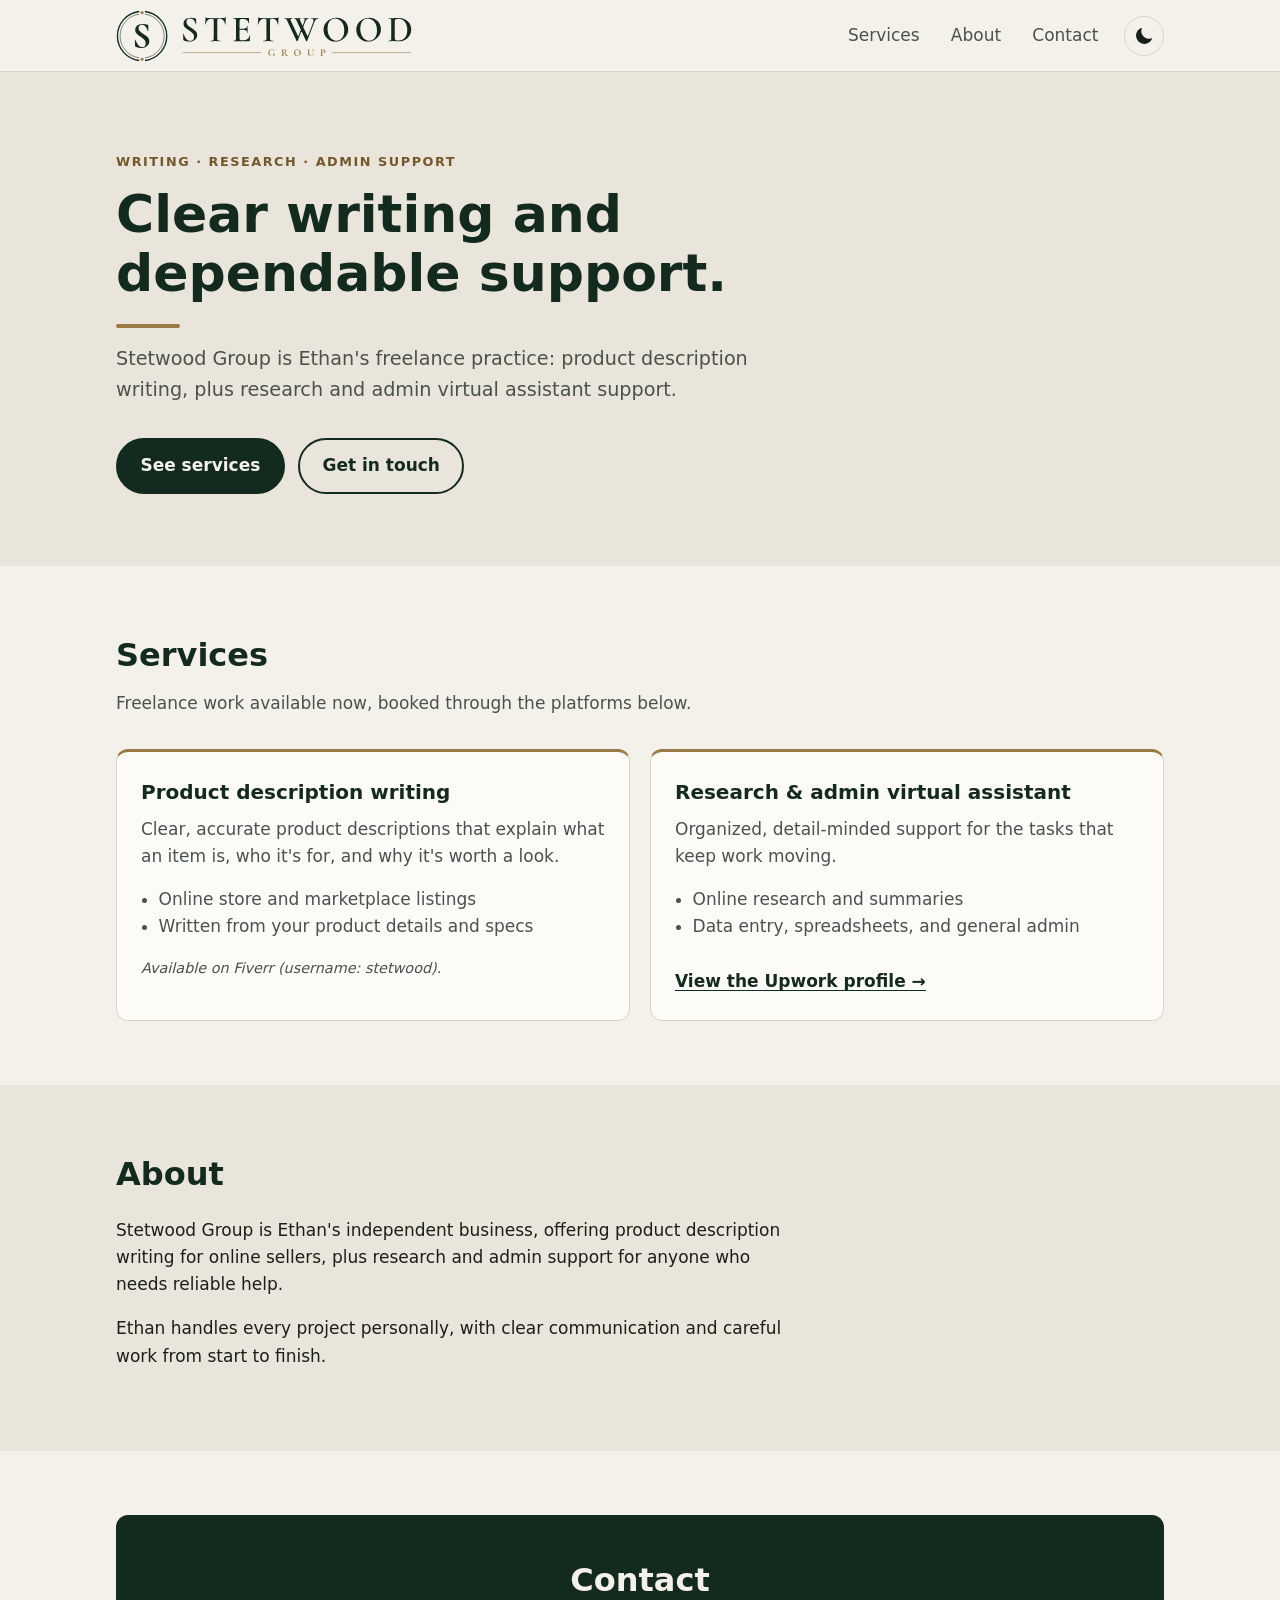
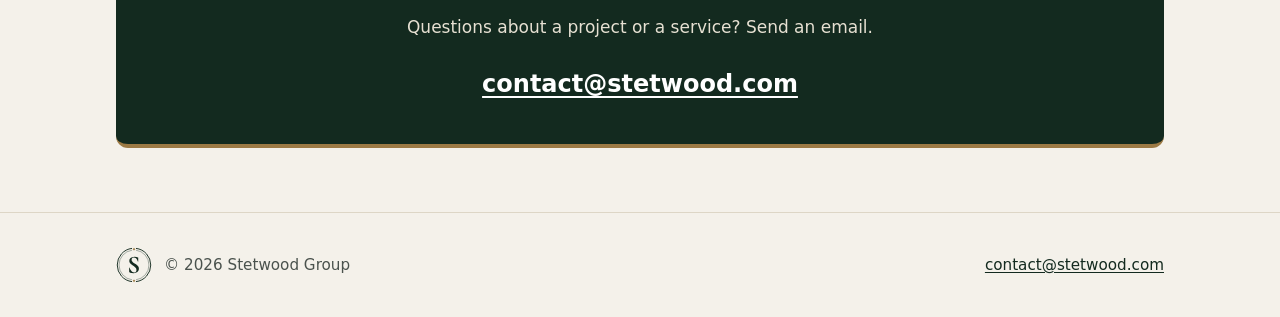
==== index.html @ 91671a0a "Brand review polish: About copy, hero wording, tap targets, touch icon Co-authored-by: Stetwood-Grou" ====
<!doctype html>
<html lang="en">
<head>
  <meta charset="utf-8">
  <meta name="viewport" content="width=device-width, initial-scale=1">
  <title>Stetwood Group | Product description writing and research support</title>
  <meta name="description" content="Stetwood Group is Ethan's freelance practice: product description writing, plus research and admin virtual assistant support.">
  <link rel="canonical" href="https://stetwood.com/">
  <meta name="color-scheme" content="light dark">
  <meta name="theme-color" content="#f4f1ea" media="(prefers-color-scheme: light)">
  <meta name="theme-color" content="#0f2219" media="(prefers-color-scheme: dark)">
  <script>
    /* Runs before first paint: apply a saved theme choice so there's no flash. */
    (function(){
      var d=document.documentElement, t=null;
      d.classList.add('js');
      try{ t=localStorage.getItem('stetwood-theme'); }catch(e){}
      if(t!=='light' && t!=='dark') t=null;
      if(t) d.setAttribute('data-theme',t);
      var dark = t ? t==='dark' : (window.matchMedia && matchMedia('(prefers-color-scheme: dark)').matches);
      d.classList.add(dark?'theme-dark':'theme-light');
    })();
  </script>
  <link rel="icon" href="/favicon.svg" type="image/svg+xml">
  <link rel="icon" href="/favicon.ico" sizes="any">
  <link rel="apple-touch-icon" href="/apple-touch-icon.png">
  <link rel="stylesheet" href="/styles.css">

  <!-- Open Graph / social preview -->
  <meta property="og:type" content="website">
  <meta property="og:site_name" content="Stetwood Group">
  <meta property="og:title" content="Stetwood Group">
  <meta property="og:description" content="Product description writing, plus research and admin virtual assistant support.">
  <meta property="og:url" content="https://stetwood.com/">
  <!-- TODO(Ethan): add a 1200x630 social image (e.g. /og-image.png) and uncomment:
  <meta property="og:image" content="https://stetwood.com/og-image.png">
  <meta property="og:image:alt" content="Stetwood Group">
  -->
  <meta name="twitter:card" content="summary">
</head>
<body>
  <a class="skip" href="#main">Skip to content</a>

  <header class="site-header">
    <div class="wrap">
      <a class="logo" href="/" aria-label="Stetwood Group home">
        <!-- Follows the OS setting (works without JS) -->
        <picture class="theme-auto">
          <source srcset="/brand/lockup-header-dark.svg" media="(prefers-color-scheme: dark)">
          <img src="/brand/lockup-header-light.svg" alt="Stetwood Group" width="296" height="52">
        </picture>
        <!-- Shown instead when the visitor picked a theme with the toggle -->
        <img class="theme-only-light" src="/brand/lockup-header-light.svg" alt="Stetwood Group" width="296" height="52">
        <img class="theme-only-dark" src="/brand/lockup-header-dark.svg" alt="Stetwood Group" width="296" height="52">
      </a>
      <div class="header-right">
      <nav class="nav" aria-label="Main">
        <ul>
          <li><a href="#services">Services</a></li>
          <li><a href="#about">About</a></li>
          <li><a href="#contact">Contact</a></li>
        </ul>
      </nav>
        <button type="button" class="theme-toggle" aria-label="Switch theme" title="Switch theme">
          <svg class="icon-moon" viewBox="0 0 24 24" aria-hidden="true" focusable="false"><path fill="currentColor" d="M21 14.6A9 9 0 0 1 9.4 3a.6.6 0 0 0-.8-.7A10 10 0 1 0 21.7 15.4a.6.6 0 0 0-.7-.8z"/></svg>
          <svg class="icon-sun" viewBox="0 0 24 24" aria-hidden="true" focusable="false"><g fill="none" stroke="currentColor" stroke-width="2" stroke-linecap="round"><circle cx="12" cy="12" r="4.5"/><path d="M12 1.5v2.5M12 20v2.5M1.5 12H4M20 12h2.5M4.6 4.6l1.8 1.8M17.6 17.6l1.8 1.8M4.6 19.4l1.8-1.8M17.6 6.4l1.8-1.8"/></g></svg>
        </button>
      </div>
    </div>
  </header>

  <main id="main">
    <section class="hero" aria-labelledby="hero-title">
      <div class="wrap">
        <p class="eyebrow">Writing · Research · Admin support</p>
        <h1 id="hero-title">Clear writing and dependable support.</h1>
        <p class="lede">Stetwood Group is Ethan's freelance practice: product description writing, plus research and admin virtual assistant support.</p>
        <a class="btn btn-primary" href="#services">See services</a>
        <a class="btn btn-ghost" href="#contact">Get in touch</a>
      </div>
    </section>

    <section id="services" aria-labelledby="services-title">
      <div class="wrap">
        <h2 id="services-title">Services</h2>
        <p class="section-intro">Freelance work available now, booked through the platforms below.</p>
        <div class="grid">
          <article class="card">
            <h3>Product description writing</h3>
            <p>Clear, accurate product descriptions that explain what an item is, who it's for, and why it's worth a look.</p>
            <ul>
              <li>Online store and marketplace listings</li>
              <li>Written from your product details and specs</li>
            </ul>
            <!-- TODO(Ethan): confirm the Fiverr profile URL. fiverr.com blocked automated checks (HTTP 403), so it could not be verified.
                 Expected: https://www.fiverr.com/stetwood  — when confirmed, replace the note below with:
                 <a class="card-link" href="https://www.fiverr.com/stetwood" rel="noopener">View on Fiverr (stetwood) &rarr;</a> -->
            <p class="card-note">Available on Fiverr (username: stetwood).</p>
          </article>
          <article class="card">
            <h3>Research &amp; admin virtual assistant</h3>
            <p>Organized, detail-minded support for the tasks that keep work moving.</p>
            <ul>
              <li>Online research and summaries</li>
              <li>Data entry, spreadsheets, and general admin</li>
            </ul>
            <a class="card-link" href="https://www.upwork.com/freelancers/~015b38cca065b0d901" rel="noopener">View the Upwork profile &rarr;</a>
          </article>
        </div>
      </div>
    </section>


    <section id="about" class="about alt" aria-labelledby="about-title">
      <div class="wrap">
        <h2 id="about-title">About</h2>
        <p>Stetwood Group is Ethan's independent business, offering product description writing for online sellers, plus research and admin support for anyone who needs reliable help.</p>
        <p>Ethan handles every project personally, with clear communication and careful work from start to finish.</p>
      </div>
    </section>

    <section id="contact" aria-labelledby="contact-title">
      <div class="wrap">
        <div class="contact-box">
          <h2 id="contact-title">Contact</h2>
          <p>Questions about a project or a service? Send an email.</p>
          <a class="email" href="mailto:contact@stetwood.com">contact@stetwood.com</a>
        </div>
      </div>
    </section>
  </main>

  <footer class="site-footer">
    <div class="wrap">
      <p class="foot-brand"><picture class="theme-auto"><source srcset="/brand/icon-dark-transparent.svg" media="(prefers-color-scheme: dark)"><img src="/brand/icon-light.svg" alt="" width="36" height="36"></picture><img class="theme-only-light" src="/brand/icon-light.svg" alt="" width="36" height="36"><img class="theme-only-dark" src="/brand/icon-dark-transparent.svg" alt="" width="36" height="36"><span>&copy; 2026 Stetwood Group</span></p>
      <p><a href="mailto:contact@stetwood.com">contact@stetwood.com</a></p>
    </div>
  </footer>
  <script src="/theme.js"></script>
</body>
</html>
---- styles.css ----
/* ==========================================================================
   Stetwood Group — Timberline palette, light + dark themes
   Light is the default. Dark applies when the OS prefers dark (unless the
   visitor chose light with the toggle), or when the visitor chose dark.
   Brass #9C7A45 (light) is decorative only; text uses deep brass #74582C.
   ========================================================================== */
:root{
  color-scheme: light;
  --bg:#f4f1ea; --soft:#eae5da; --card:#fcfbf7; --line:#ddd6c6;
  --ink:#1a1f1b; --muted:#4a524d;
  --heading:#132a1f; --link:#132a1f; --link-hover:#74582c;
  --accent:#9c7a45;          /* decorative: rules, card borders */
  --accent-text:#74582c;     /* brass-coloured text */
  --focus:#74582c;
  --btn-bg:#132a1f; --btn-ink:#f4f1ea; --btn-hover:#0b1a13; --ghost:#132a1f; --ghost-hover-bg:#fcfbf7;
  --contact-bg:#132a1f; --contact-ink:#f4f1ea; --contact-body:#e6e0d2; --contact-link:#ffffff; --contact-hover:#cfae78; --contact-border:#9c7a45;
  --max:68rem; --radius:12px;
  font-family: system-ui,-apple-system,"Segoe UI",Roboto,"Helvetica Neue",Arial,sans-serif;
}
/* Dark tokens: kept in sync in both blocks below */
@media (prefers-color-scheme: dark){
  :root:not([data-theme="light"]){
    color-scheme: dark;
    --bg:#0f2219; --soft:#153026; --card:#1a372c; --line:#2e4b3f;
    --ink:#f4f1ea; --muted:#c9c3b5;
    --heading:#f4f1ea; --link:#f4f1ea; --link-hover:#cfae78;
    --accent:#cfae78; --accent-text:#cfae78; --focus:#cfae78;
    --btn-bg:#cfae78; --btn-ink:#0f2219; --btn-hover:#e2c894; --ghost:#f4f1ea; --ghost-hover-bg:#1a372c;
    --contact-bg:#1a372c; --contact-ink:#f4f1ea; --contact-body:#e6e0d2; --contact-link:#ffffff; --contact-hover:#cfae78; --contact-border:#cfae78;
  }
}
:root[data-theme="dark"]{
  color-scheme: dark;
  --bg:#0f2219; --soft:#153026; --card:#1a372c; --line:#2e4b3f;
  --ink:#f4f1ea; --muted:#c9c3b5;
  --heading:#f4f1ea; --link:#f4f1ea; --link-hover:#cfae78;
  --accent:#cfae78; --accent-text:#cfae78; --focus:#cfae78;
  --btn-bg:#cfae78; --btn-ink:#0f2219; --btn-hover:#e2c894; --ghost:#f4f1ea; --ghost-hover-bg:#1a372c;
  --contact-bg:#1a372c; --contact-ink:#f4f1ea; --contact-body:#e6e0d2; --contact-link:#ffffff; --contact-hover:#cfae78; --contact-border:#cfae78;
}

*,*::before,*::after{box-sizing:border-box}
html{scroll-behavior:smooth;background:var(--bg)}
@media (prefers-reduced-motion:reduce){html{scroll-behavior:auto}}
body{margin:0;color:var(--ink);background:var(--bg);line-height:1.6;font-size:1.0625rem}
img{max-width:100%;height:auto}
a{color:var(--link);text-underline-offset:.15em}
a:hover{color:var(--link-hover)}
:focus-visible{outline:3px solid var(--focus);outline-offset:3px;border-radius:4px}
.wrap{max-width:var(--max);margin:0 auto;padding:0 1.25rem}
.skip{position:absolute;left:-999px;top:0;background:var(--btn-bg);color:var(--btn-ink);padding:.5rem 1rem;z-index:10}
.skip:focus{left:1rem;top:1rem;color:var(--btn-ink)}

/* Theme-specific logo swap: <picture> follows the OS; a saved toggle choice (data-theme) shows a fixed image instead */
.theme-only-light,.theme-only-dark,:root[data-theme] .theme-auto{display:none !important}
:root[data-theme="light"] .theme-only-light,:root[data-theme="dark"] .theme-only-dark{display:block !important}

/* Header */
.site-header{border-bottom:1px solid var(--line);background:var(--bg)}
.site-header .wrap{display:flex;align-items:center;justify-content:space-between;gap:1rem;flex-wrap:wrap;padding-top:.6rem;padding-bottom:.6rem}
.logo{display:block;text-decoration:none}
.logo img{height:52px;width:auto}
.logo picture img,.logo>img{display:block}
.header-right{display:flex;align-items:center;gap:1.25rem;flex-wrap:wrap}
.nav ul{list-style:none;margin:0;padding:0;display:flex;gap:1.25rem;flex-wrap:wrap}
.nav a{color:var(--muted);text-decoration:none;font-weight:500}
.nav a:hover{color:var(--link);text-decoration:underline}

/* Theme toggle (only shown when JS is running; see .js in <head>) */
.theme-toggle{display:none;align-items:center;justify-content:center;width:40px;height:40px;padding:0;border-radius:999px;
  border:1px solid var(--line);background:transparent;color:var(--ink);cursor:pointer}
.js .theme-toggle{display:inline-flex}
.theme-toggle:hover{background:var(--soft);border-color:var(--muted)}
.theme-toggle svg{width:20px;height:20px;display:block}
.theme-toggle .icon-sun{display:none}
html.theme-dark .theme-toggle .icon-sun{display:block}
html.theme-dark .theme-toggle .icon-moon{display:none}

/* Hero */
.hero{background:var(--soft);padding:5rem 0 4.5rem}
.eyebrow{text-transform:uppercase;letter-spacing:.12em;font-size:.8rem;font-weight:700;color:var(--accent-text);margin:0 0 .75rem}
.hero h1{font-size:clamp(2rem,5vw,3.25rem);line-height:1.15;margin:0 0 1rem;max-width:24ch;color:var(--heading)}
.hero h1::after{content:"";display:block;width:4rem;height:4px;background:var(--accent);border-radius:2px;margin-top:1.25rem}
.hero p.lede{font-size:1.2rem;color:var(--muted);max-width:42rem;margin:0 0 2rem}
.btn{display:inline-block;padding:.8rem 1.4rem;border-radius:999px;font-weight:600;text-decoration:none;border:2px solid var(--btn-bg)}
.btn-primary{background:var(--btn-bg);color:var(--btn-ink)}
.btn-primary:hover{background:var(--btn-hover);border-color:var(--btn-hover);color:var(--btn-ink)}
.btn-ghost{color:var(--ghost);border-color:var(--ghost);margin-left:.5rem}
.btn-ghost:hover{background:var(--ghost-hover-bg);color:var(--ghost)}

/* Sections */
section{padding:4rem 0}
section h2{font-size:clamp(1.6rem,3vw,2rem);margin:0 0 .5rem;color:var(--heading)}
.section-intro{color:var(--muted);max-width:42rem;margin:0 0 2rem}
.alt{background:var(--soft)}
.grid{display:grid;gap:1.25rem;grid-template-columns:repeat(auto-fit,minmax(min(100%,18rem),1fr))}
.card{background:var(--card);border:1px solid var(--line);border-top:3px solid var(--accent);border-radius:var(--radius);padding:1.5rem;display:flex;flex-direction:column}
.card h3{margin:0 0 .5rem;font-size:1.25rem;color:var(--heading)}
.card p{margin:0 0 1rem;color:var(--muted)}
.card ul{margin:0 0 1rem;padding-left:1.1rem;color:var(--muted)}
.card .card-link{margin-top:auto;font-weight:600}
.card-note{margin-top:auto;font-size:.9rem;color:var(--muted);font-style:italic}
.about p{max-width:42rem}

/* Contact */
#contact{padding-top:4rem}
@media (max-width:40rem){#contact{padding-top:3rem}}
.contact-box{background:var(--contact-bg);color:var(--contact-ink);border-bottom:4px solid var(--contact-border);border-radius:var(--radius);padding:2.5rem 1.5rem;text-align:center}
.contact-box h2{color:var(--contact-ink)}
.contact-box p{color:var(--contact-body);margin:0 auto 1.5rem;max-width:36rem}
.contact-box a.email{color:var(--contact-link);font-size:clamp(1.15rem,3.5vw,1.5rem);font-weight:700;word-break:break-word}
.contact-box a.email:hover{color:var(--contact-hover)}
.contact-box :focus-visible{outline-color:var(--contact-hover)}

/* Footer */
.site-footer{border-top:1px solid var(--line);padding:2rem 0;color:var(--muted);font-size:.95rem}
.site-footer .wrap{display:flex;justify-content:space-between;align-items:center;gap:1rem;flex-wrap:wrap}
.site-footer p{margin:0}
.foot-brand{display:flex;align-items:center;gap:.75rem}
.foot-brand img{width:36px;height:36px;display:block}

/* 404 */
.notfound{min-height:60vh;display:flex;align-items:center}
.notfound h1{color:var(--heading);font-size:clamp(2rem,5vw,3rem);margin:0 0 .5rem}

@media (max-width:40rem){
  .hero{padding:3.25rem 0 3rem}
  section{padding:3rem 0}
  .site-header .wrap{justify-content:center}
  .logo img{height:40px}
  .site-header .wrap{position:relative}
  .theme-toggle{position:absolute;top:.6rem;right:1rem}
  .header-right{justify-content:center;gap:1rem}
  .nav ul{gap:1rem;justify-content:center}
  .btn{display:block;text-align:center}
  .btn-ghost{margin:.75rem 0 0}
  .site-footer .wrap{justify-content:center;text-align:center}
}

/* Larger tap targets */
.nav a{display:inline-block;padding:.6rem .35rem}
.site-footer a{display:inline-block;padding:.5rem 0}
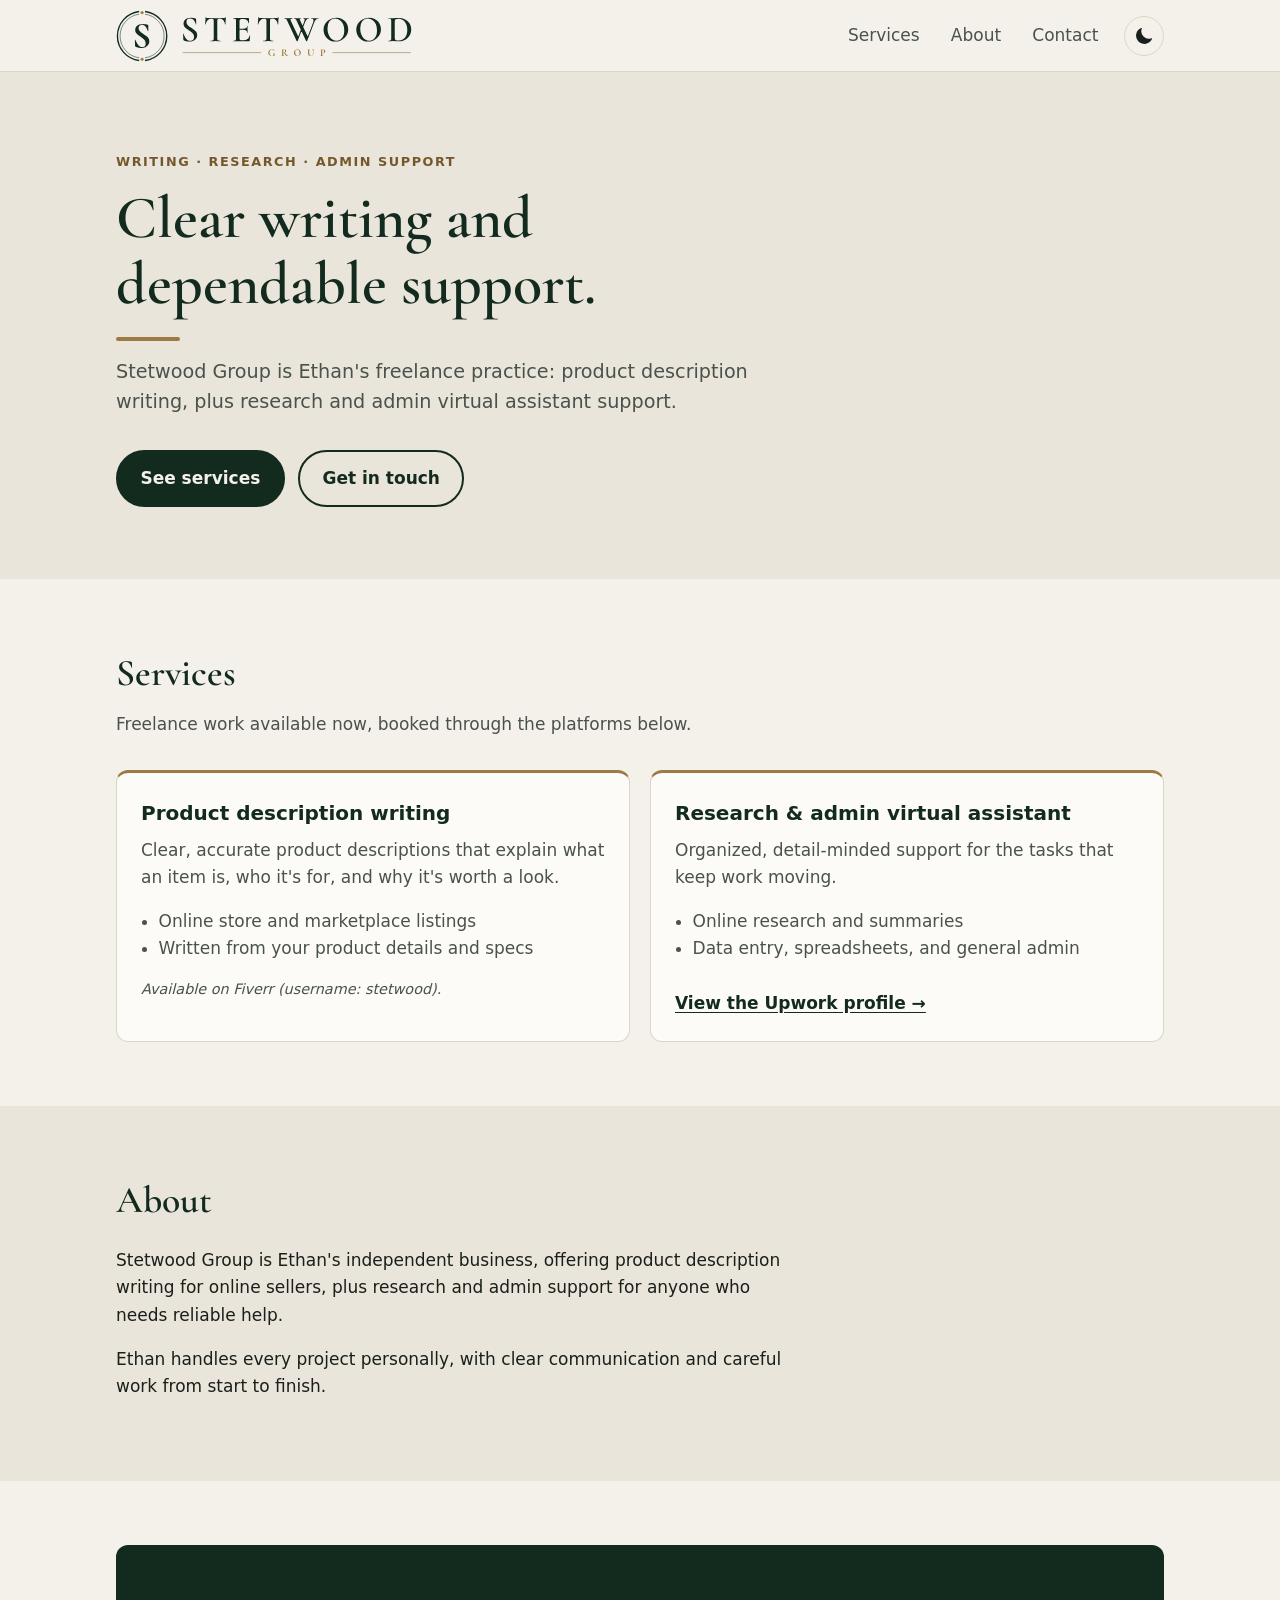
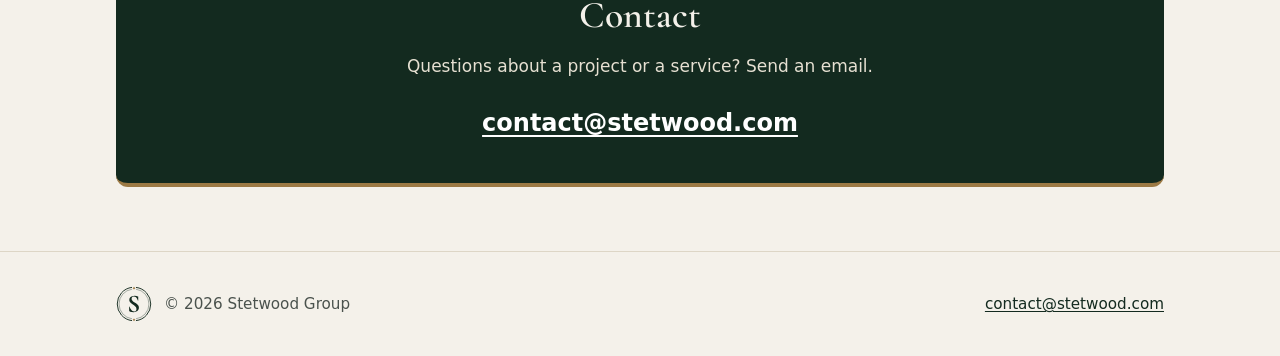
==== commit cb0b1054: "Use Cormorant Garamond for page headings Co-authored-by: Stetwood-Group <Stetwood-Group@users.norepl" ====
--- a/index.html
+++ b/index.html
@@ -24,6 +24,7 @@
   <link rel="icon" href="/favicon.svg" type="image/svg+xml">
   <link rel="icon" href="/favicon.ico" sizes="any">
   <link rel="apple-touch-icon" href="/apple-touch-icon.png">
+  <link rel="preload" href="/fonts/cormorant-garamond-latin-600.woff2" as="font" type="font/woff2" crossorigin>
   <link rel="stylesheet" href="/styles.css">
 
   <!-- Open Graph / social preview -->
--- a/styles.css
+++ b/styles.css
@@ -37,6 +37,22 @@
   --accent:#cfae78; --accent-text:#cfae78; --focus:#cfae78;
   --btn-bg:#cfae78; --btn-ink:#0f2219; --btn-hover:#e2c894; --ghost:#f4f1ea; --ghost-hover-bg:#1a372c;
   --contact-bg:#1a372c; --contact-ink:#f4f1ea; --contact-body:#e6e0d2; --contact-link:#ffffff; --contact-hover:#cfae78; --contact-border:#cfae78;
+}
+
+/* Headings: Cormorant Garamond 600 (self-hosted, Latin subset, SIL OFL; see /fonts/OFL.txt).
+   Only .hero h1 and section h2 use it; everything else stays on the system sans. */
+@font-face{
+  font-family:"Cormorant Garamond";
+  src:url("/fonts/cormorant-garamond-latin-600.woff2") format("woff2");
+  font-weight:600;font-style:normal;font-display:swap;
+  unicode-range:U+0000-00FF,U+0131,U+0152-0153,U+02BB-02BC,U+02C6,U+02DA,U+02DC,U+0304,U+0308,U+0329,U+2000-206F,U+20AC,U+2122,U+2191,U+2193,U+2212,U+2215,U+FEFF,U+FFFD;
+}
+/* Metric-matched Georgia fallback so the swap barely shifts layout */
+@font-face{
+  font-family:"Cormorant Garamond Fallback";
+  src:local("Georgia");
+  font-weight:600;font-style:normal;
+  size-adjust:88%;ascent-override:105%;descent-override:33%;line-gap-override:0%;
 }
 
 *,*::before,*::after{box-sizing:border-box}
@@ -79,7 +95,7 @@
 /* Hero */
 .hero{background:var(--soft);padding:5rem 0 4.5rem}
 .eyebrow{text-transform:uppercase;letter-spacing:.12em;font-size:.8rem;font-weight:700;color:var(--accent-text);margin:0 0 .75rem}
-.hero h1{font-size:clamp(2rem,5vw,3.25rem);line-height:1.15;margin:0 0 1rem;max-width:24ch;color:var(--heading)}
+.hero h1{font-family:"Cormorant Garamond","Cormorant Garamond Fallback",Georgia,serif;font-weight:600;font-size:clamp(2.3rem,6vw,3.75rem);line-height:1.1;margin:0 0 1rem;max-width:24ch;color:var(--heading)}
 .hero h1::after{content:"";display:block;width:4rem;height:4px;background:var(--accent);border-radius:2px;margin-top:1.25rem}
 .hero p.lede{font-size:1.2rem;color:var(--muted);max-width:42rem;margin:0 0 2rem}
 .btn{display:inline-block;padding:.8rem 1.4rem;border-radius:999px;font-weight:600;text-decoration:none;border:2px solid var(--btn-bg)}
@@ -90,7 +106,7 @@
 
 /* Sections */
 section{padding:4rem 0}
-section h2{font-size:clamp(1.6rem,3vw,2rem);margin:0 0 .5rem;color:var(--heading)}
+section h2{font-family:"Cormorant Garamond","Cormorant Garamond Fallback",Georgia,serif;font-weight:600;font-size:clamp(1.85rem,3.5vw,2.35rem);margin:0 0 .5rem;color:var(--heading)}
 .section-intro{color:var(--muted);max-width:42rem;margin:0 0 2rem}
 .alt{background:var(--soft)}
 .grid{display:grid;gap:1.25rem;grid-template-columns:repeat(auto-fit,minmax(min(100%,18rem),1fr))}
@@ -121,7 +137,7 @@
 
 /* 404 */
 .notfound{min-height:60vh;display:flex;align-items:center}
-.notfound h1{color:var(--heading);font-size:clamp(2rem,5vw,3rem);margin:0 0 .5rem}
+.notfound h1{font-family:"Cormorant Garamond","Cormorant Garamond Fallback",Georgia,serif;font-weight:600;color:var(--heading);font-size:clamp(2rem,5vw,3rem);margin:0 0 .5rem}
 
 @media (max-width:40rem){
   .hero{padding:3.25rem 0 3rem}
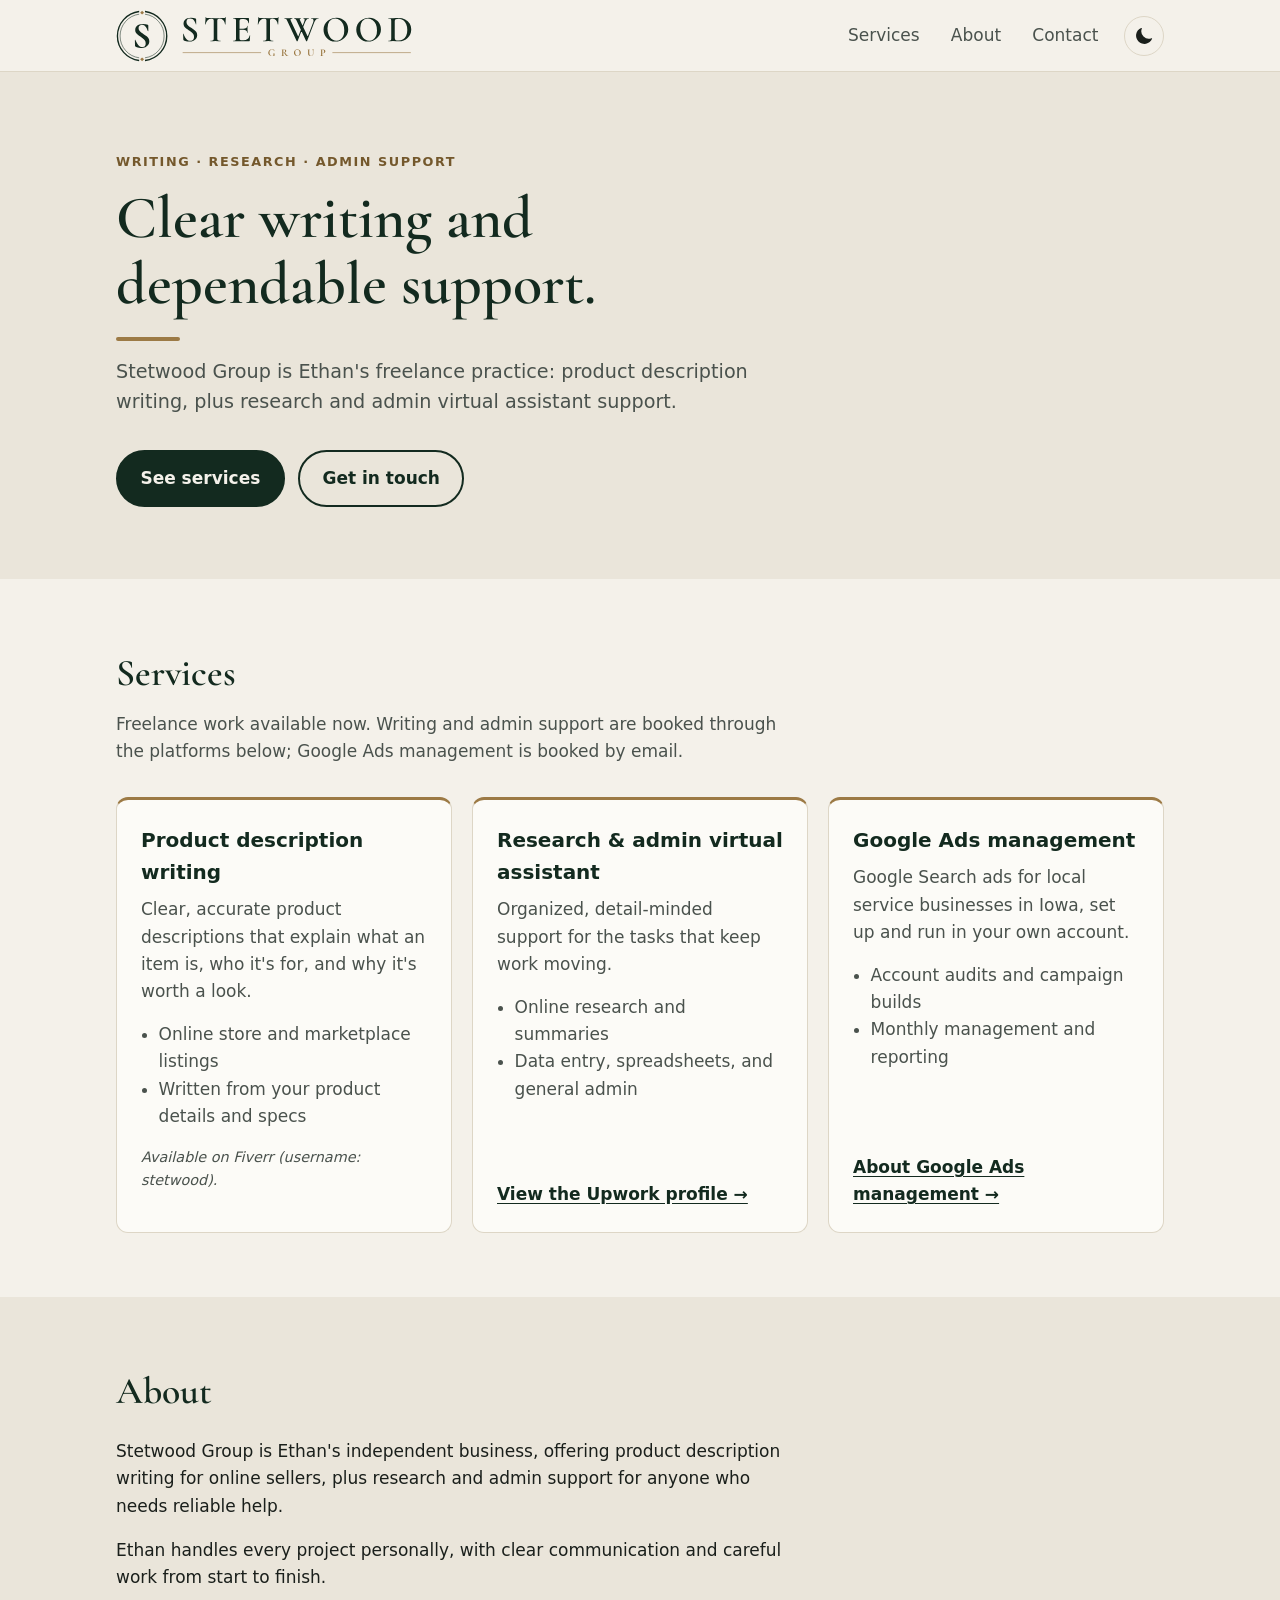
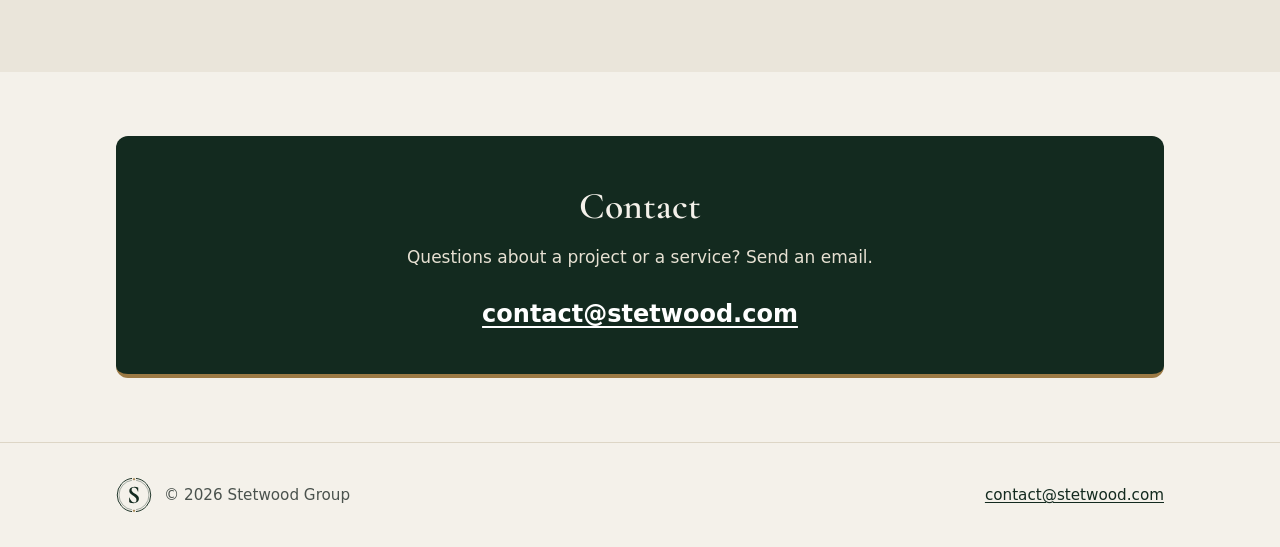
==== commit 3400ae88: "Add Google Ads Management services page Co-authored-by: Stetwood-Group <Stetwood-Group@users.noreply" ====
--- a/index.html
+++ b/index.html
@@ -84,7 +84,7 @@
     <section id="services" aria-labelledby="services-title">
       <div class="wrap">
         <h2 id="services-title">Services</h2>
-        <p class="section-intro">Freelance work available now, booked through the platforms below.</p>
+        <p class="section-intro">Freelance work available now. Writing and admin support are booked through the platforms below; Google Ads management is booked by email.</p>
         <div class="grid">
           <article class="card">
             <h3>Product description writing</h3>
@@ -106,6 +106,15 @@
               <li>Data entry, spreadsheets, and general admin</li>
             </ul>
             <a class="card-link" href="https://www.upwork.com/freelancers/~015b38cca065b0d901" rel="noopener">View the Upwork profile &rarr;</a>
+          </article>
+          <article class="card">
+            <h3>Google Ads management</h3>
+            <p>Google Search ads for local service businesses in Iowa, set up and run in your own account.</p>
+            <ul>
+              <li>Account audits and campaign builds</li>
+              <li>Monthly management and reporting</li>
+            </ul>
+            <a class="card-link" href="/google-ads-management.html">About Google Ads management &rarr;</a>
           </article>
         </div>
       </div>
--- a/styles.css
+++ b/styles.css
@@ -117,6 +117,11 @@
 .card .card-link{margin-top:auto;font-weight:600}
 .card-note{margin-top:auto;font-size:.9rem;color:var(--muted);font-style:italic}
 .about p{max-width:42rem}
+.prose p,.prose ul{max-width:42rem}
+.prose ul{padding-left:1.1rem}
+.prose li{margin:0 0 .75rem}
+.prose strong{color:var(--heading)}
+.fine-print{font-size:.9rem;color:var(--muted)}
 
 /* Contact */
 #contact{padding-top:4rem}
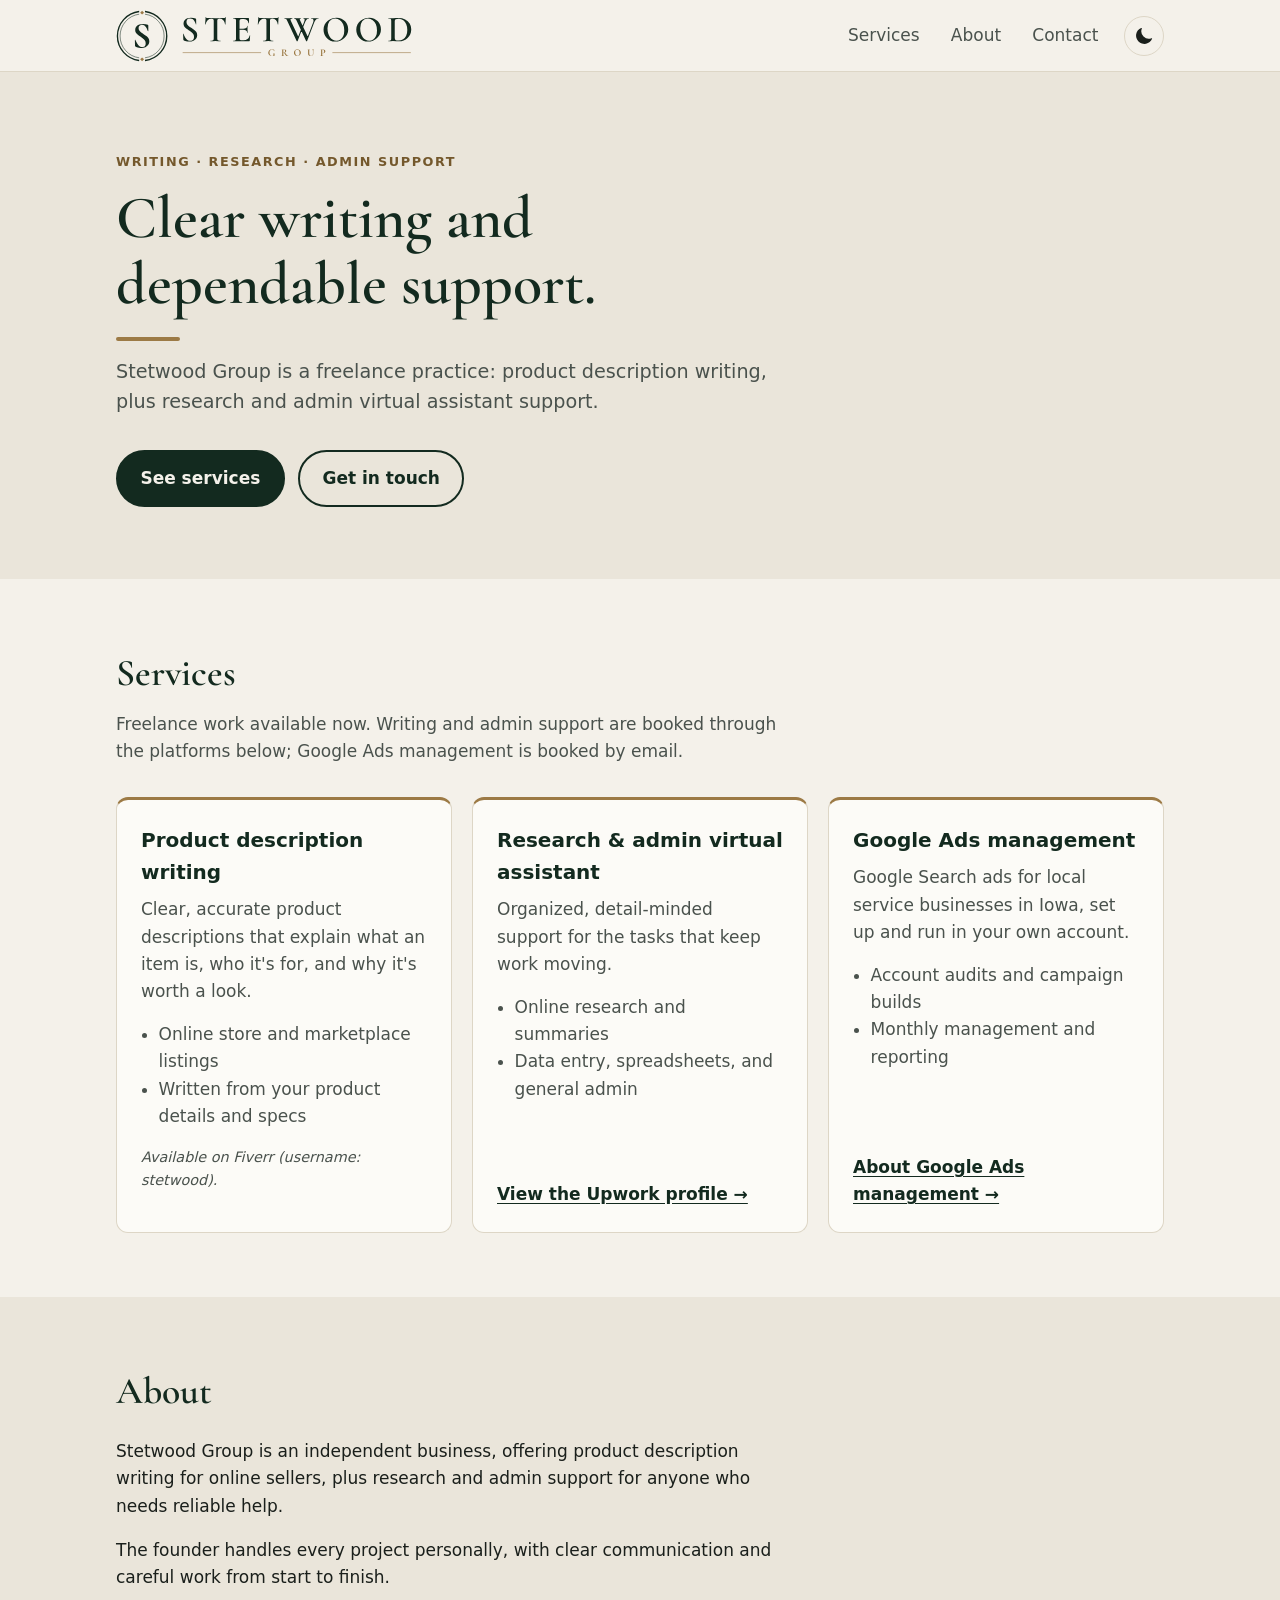
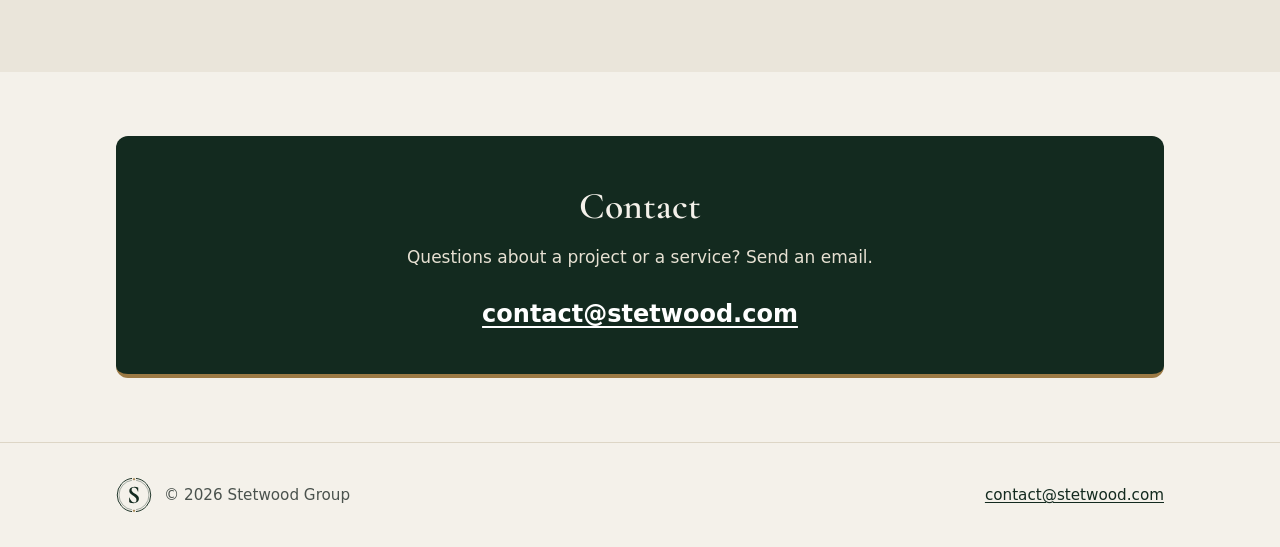
==== commit 21e865ff: "Remove owner's first name from site copy Co-authored-by: Stetwood-Group <Stetwood-Group@users.norepl" ====
--- a/index.html
+++ b/index.html
@@ -4,7 +4,7 @@
   <meta charset="utf-8">
   <meta name="viewport" content="width=device-width, initial-scale=1">
   <title>Stetwood Group | Product description writing and research support</title>
-  <meta name="description" content="Stetwood Group is Ethan's freelance practice: product description writing, plus research and admin virtual assistant support.">
+  <meta name="description" content="Stetwood Group is a freelance practice: product description writing, plus research and admin virtual assistant support.">
   <link rel="canonical" href="https://stetwood.com/">
   <meta name="color-scheme" content="light dark">
   <meta name="theme-color" content="#f4f1ea" media="(prefers-color-scheme: light)">
@@ -33,7 +33,7 @@
   <meta property="og:title" content="Stetwood Group">
   <meta property="og:description" content="Product description writing, plus research and admin virtual assistant support.">
   <meta property="og:url" content="https://stetwood.com/">
-  <!-- TODO(Ethan): add a 1200x630 social image (e.g. /og-image.png) and uncomment:
+  <!-- TODO: add a 1200x630 social image (e.g. /og-image.png) and uncomment:
   <meta property="og:image" content="https://stetwood.com/og-image.png">
   <meta property="og:image:alt" content="Stetwood Group">
   -->
@@ -75,7 +75,7 @@
       <div class="wrap">
         <p class="eyebrow">Writing · Research · Admin support</p>
         <h1 id="hero-title">Clear writing and dependable support.</h1>
-        <p class="lede">Stetwood Group is Ethan's freelance practice: product description writing, plus research and admin virtual assistant support.</p>
+        <p class="lede">Stetwood Group is a freelance practice: product description writing, plus research and admin virtual assistant support.</p>
         <a class="btn btn-primary" href="#services">See services</a>
         <a class="btn btn-ghost" href="#contact">Get in touch</a>
       </div>
@@ -93,7 +93,7 @@
               <li>Online store and marketplace listings</li>
               <li>Written from your product details and specs</li>
             </ul>
-            <!-- TODO(Ethan): confirm the Fiverr profile URL. fiverr.com blocked automated checks (HTTP 403), so it could not be verified.
+            <!-- TODO: confirm the Fiverr profile URL. fiverr.com blocked automated checks (HTTP 403), so it could not be verified.
                  Expected: https://www.fiverr.com/stetwood  — when confirmed, replace the note below with:
                  <a class="card-link" href="https://www.fiverr.com/stetwood" rel="noopener">View on Fiverr (stetwood) &rarr;</a> -->
             <p class="card-note">Available on Fiverr (username: stetwood).</p>
@@ -124,8 +124,8 @@
     <section id="about" class="about alt" aria-labelledby="about-title">
       <div class="wrap">
         <h2 id="about-title">About</h2>
-        <p>Stetwood Group is Ethan's independent business, offering product description writing for online sellers, plus research and admin support for anyone who needs reliable help.</p>
-        <p>Ethan handles every project personally, with clear communication and careful work from start to finish.</p>
+        <p>Stetwood Group is an independent business, offering product description writing for online sellers, plus research and admin support for anyone who needs reliable help.</p>
+        <p>The founder handles every project personally, with clear communication and careful work from start to finish.</p>
       </div>
     </section>
 
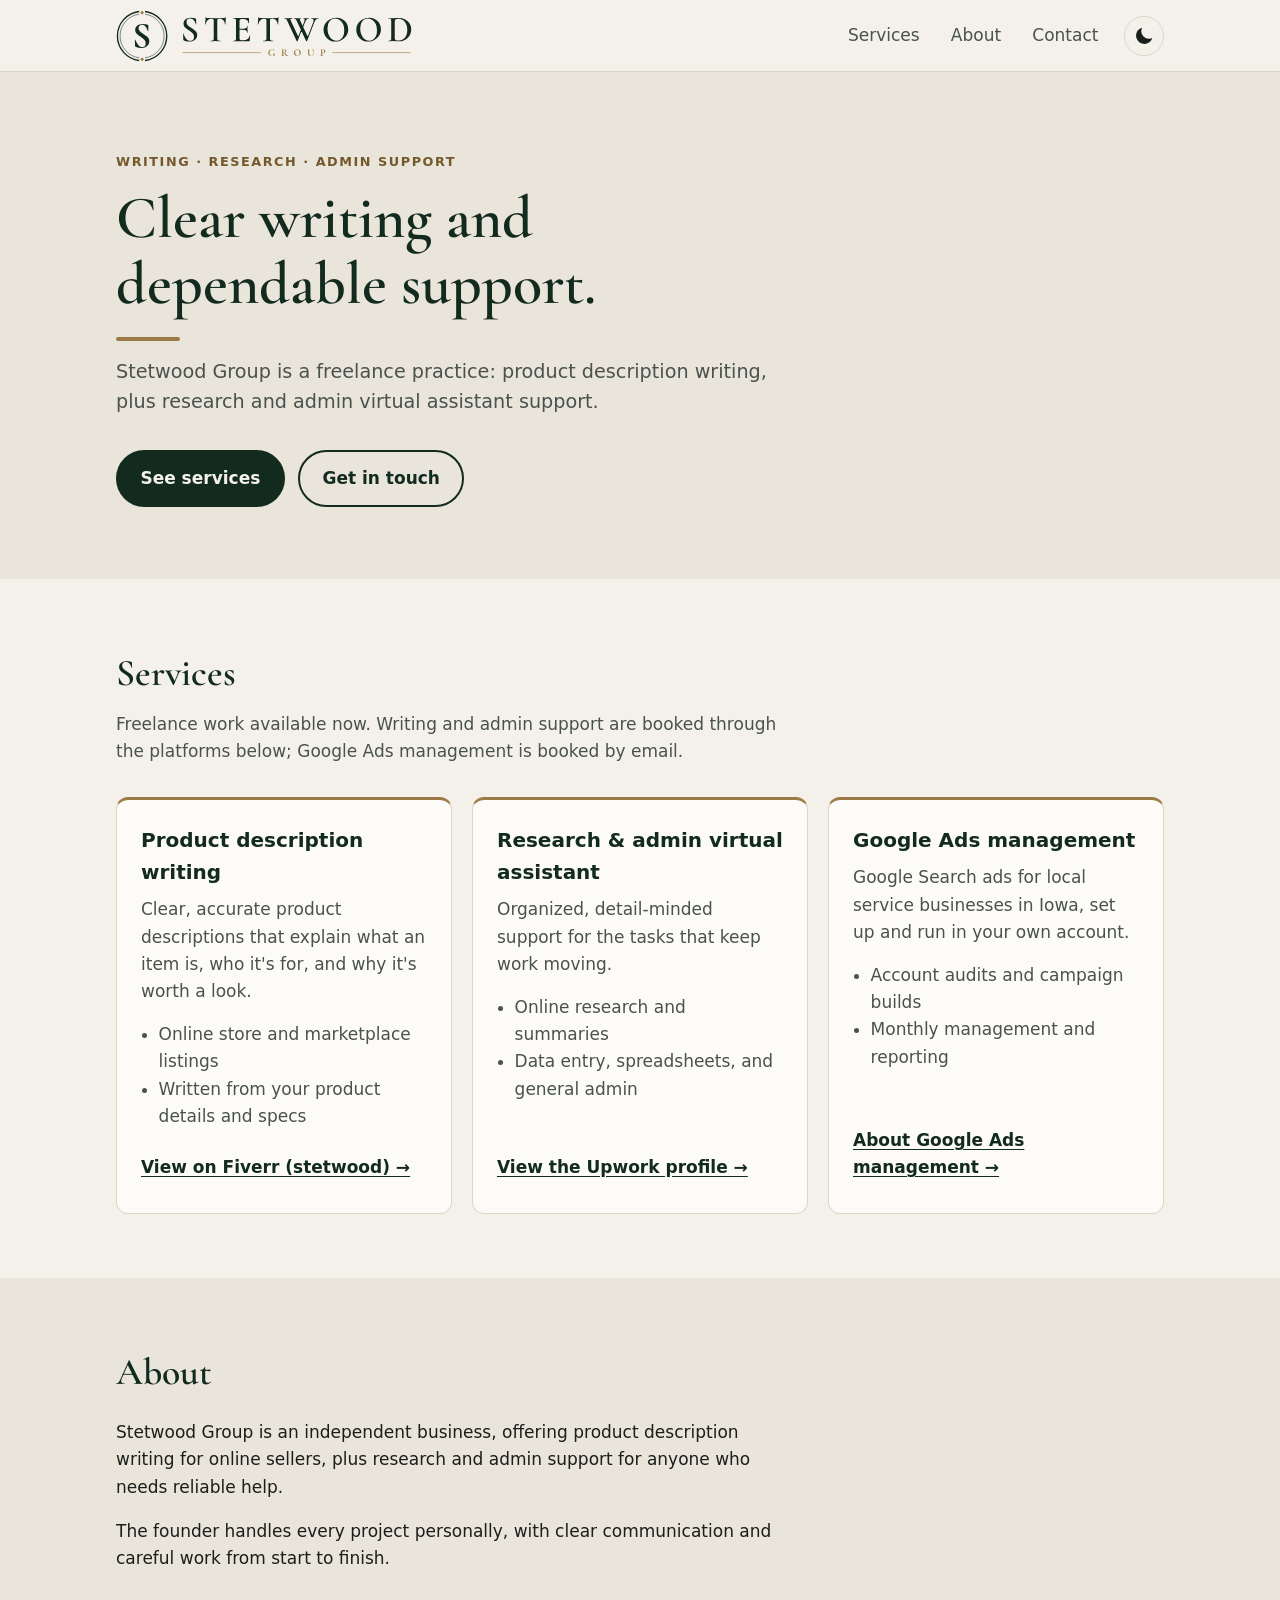
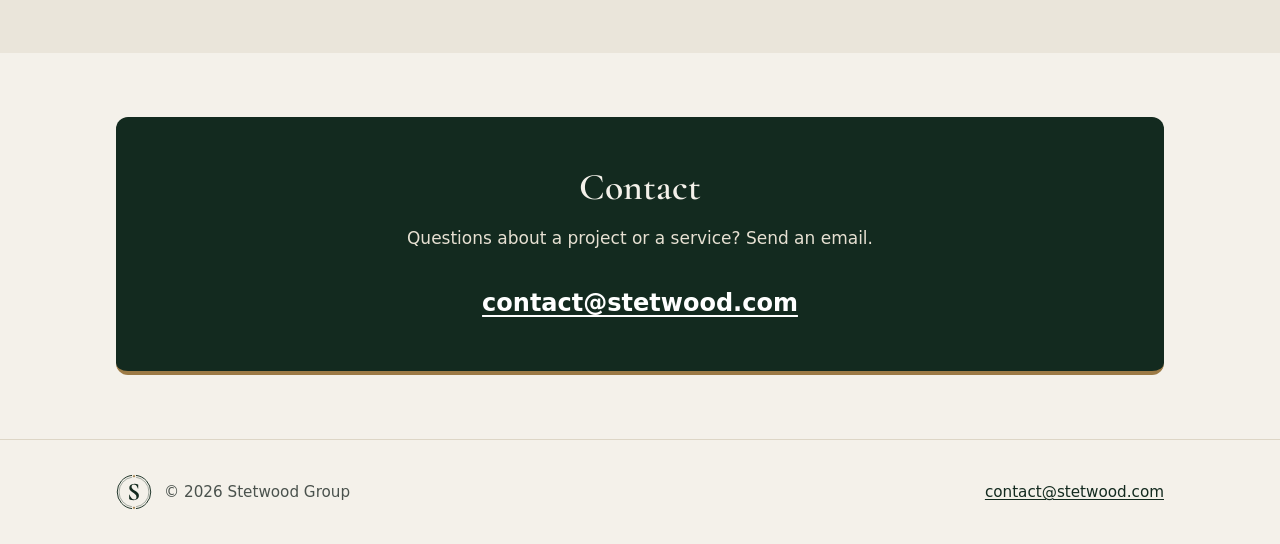
==== commit bfb27beb: "Brand polish: tap targets, small-phone logo, Fiverr link Co-authored-by: Stetwood-Group <Stetwood-Gr" ====
--- a/index.html
+++ b/index.html
@@ -93,10 +93,7 @@
               <li>Online store and marketplace listings</li>
               <li>Written from your product details and specs</li>
             </ul>
-            <!-- TODO: confirm the Fiverr profile URL. fiverr.com blocked automated checks (HTTP 403), so it could not be verified.
-                 Expected: https://www.fiverr.com/stetwood  — when confirmed, replace the note below with:
-                 <a class="card-link" href="https://www.fiverr.com/stetwood" rel="noopener">View on Fiverr (stetwood) &rarr;</a> -->
-            <p class="card-note">Available on Fiverr (username: stetwood).</p>
+            <a class="card-link" href="https://www.fiverr.com/stetwood" rel="noopener">View on Fiverr (stetwood) &rarr;</a>
           </article>
           <article class="card">
             <h3>Research &amp; admin virtual assistant</h3>
--- a/styles.css
+++ b/styles.css
@@ -114,7 +114,7 @@
 .card h3{margin:0 0 .5rem;font-size:1.25rem;color:var(--heading)}
 .card p{margin:0 0 1rem;color:var(--muted)}
 .card ul{margin:0 0 1rem;padding-left:1.1rem;color:var(--muted)}
-.card .card-link{margin-top:auto;font-weight:600}
+.card .card-link{margin-top:auto;font-weight:600;padding:.5rem 0}
 .card-note{margin-top:auto;font-size:.9rem;color:var(--muted);font-style:italic}
 .about p{max-width:42rem}
 .prose p,.prose ul{max-width:42rem}
@@ -129,7 +129,7 @@
 .contact-box{background:var(--contact-bg);color:var(--contact-ink);border-bottom:4px solid var(--contact-border);border-radius:var(--radius);padding:2.5rem 1.5rem;text-align:center}
 .contact-box h2{color:var(--contact-ink)}
 .contact-box p{color:var(--contact-body);margin:0 auto 1.5rem;max-width:36rem}
-.contact-box a.email{color:var(--contact-link);font-size:clamp(1.15rem,3.5vw,1.5rem);font-weight:700;word-break:break-word}
+.contact-box a.email{color:var(--contact-link);font-size:clamp(1.15rem,3.5vw,1.5rem);font-weight:700;word-break:break-word;display:inline-block;padding:.5rem 0}
 .contact-box a.email:hover{color:var(--contact-hover)}
 .contact-box :focus-visible{outline-color:var(--contact-hover)}
 
@@ -161,3 +161,4 @@
 /* Larger tap targets */
 .nav a{display:inline-block;padding:.6rem .35rem}
 .site-footer a{display:inline-block;padding:.5rem 0}
+@media (max-width:22rem){.logo img{height:32px}}
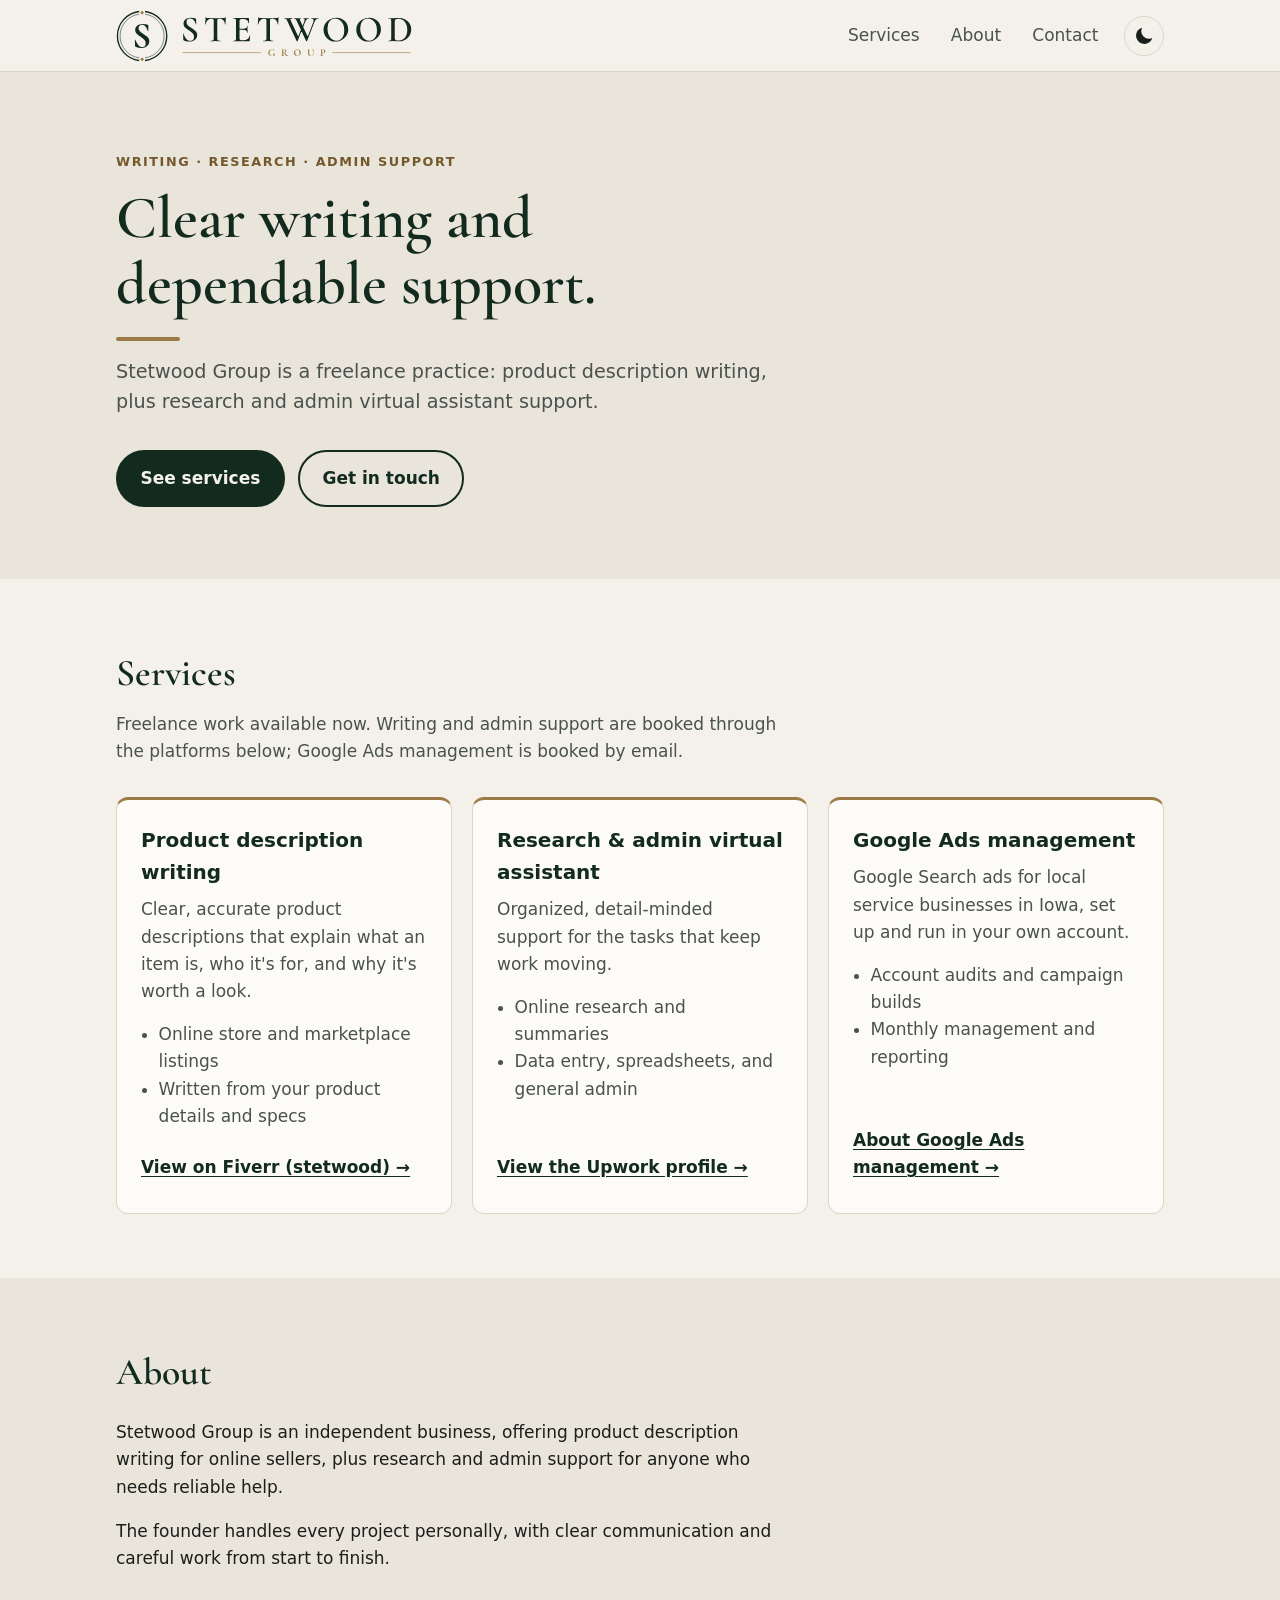
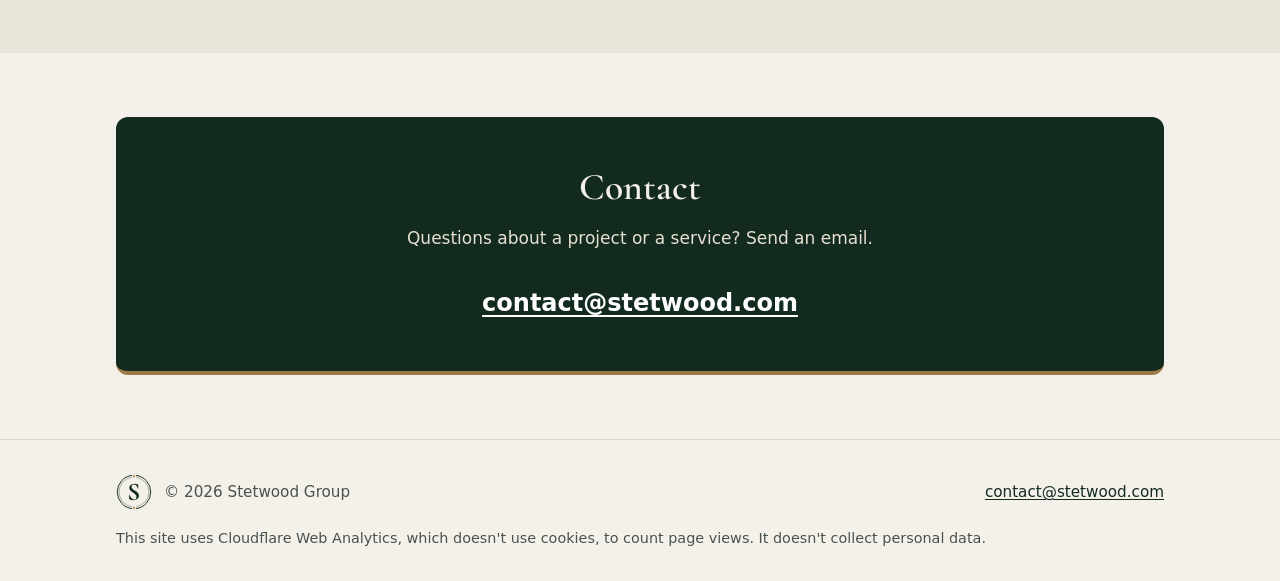
==== commit 4371d58f: "Add Cloudflare Web Analytics note to the footer Co-authored-by: Stetwood-Group <Stetwood-Group@users" ====
--- a/index.html
+++ b/index.html
@@ -33,11 +33,13 @@
   <meta property="og:title" content="Stetwood Group">
   <meta property="og:description" content="Product description writing, plus research and admin virtual assistant support.">
   <meta property="og:url" content="https://stetwood.com/">
-  <!-- TODO: add a 1200x630 social image (e.g. /og-image.png) and uncomment:
   <meta property="og:image" content="https://stetwood.com/og-image.png">
+  <meta property="og:image:width" content="1200">
+  <meta property="og:image:height" content="630">
   <meta property="og:image:alt" content="Stetwood Group">
-  -->
-  <meta name="twitter:card" content="summary">
+  <meta name="twitter:card" content="summary_large_image">
+  <meta name="twitter:image" content="https://stetwood.com/og-image.png">
+  <meta name="twitter:image:alt" content="Stetwood Group">
 </head>
 <body>
   <a class="skip" href="#main">Skip to content</a>
@@ -141,8 +143,10 @@
     <div class="wrap">
       <p class="foot-brand"><picture class="theme-auto"><source srcset="/brand/icon-dark-transparent.svg" media="(prefers-color-scheme: dark)"><img src="/brand/icon-light.svg" alt="" width="36" height="36"></picture><img class="theme-only-light" src="/brand/icon-light.svg" alt="" width="36" height="36"><img class="theme-only-dark" src="/brand/icon-dark-transparent.svg" alt="" width="36" height="36"><span>&copy; 2026 Stetwood Group</span></p>
       <p><a href="mailto:contact@stetwood.com">contact@stetwood.com</a></p>
+      <p class="foot-note">This site uses Cloudflare Web Analytics, which doesn't use cookies, to count page views. It doesn't collect personal data.</p>
     </div>
   </footer>
   <script src="/theme.js"></script>
+<!-- Cloudflare Web Analytics --><script type='module' src='https://static.cloudflareinsights.com/beacon.min.js' data-cf-beacon='{"token": "27a89d66bc7c4e5f9be5d090410d6be8"}'></script><!-- End Cloudflare Web Analytics -->
 </body>
 </html>
--- a/styles.css
+++ b/styles.css
@@ -137,6 +137,7 @@
 .site-footer{border-top:1px solid var(--line);padding:2rem 0;color:var(--muted);font-size:.95rem}
 .site-footer .wrap{display:flex;justify-content:space-between;align-items:center;gap:1rem;flex-wrap:wrap}
 .site-footer p{margin:0}
+.site-footer .foot-note{flex-basis:100%;font-size:.9rem;line-height:1.45;color:var(--muted)}
 .foot-brand{display:flex;align-items:center;gap:.75rem}
 .foot-brand img{width:36px;height:36px;display:block}
 
